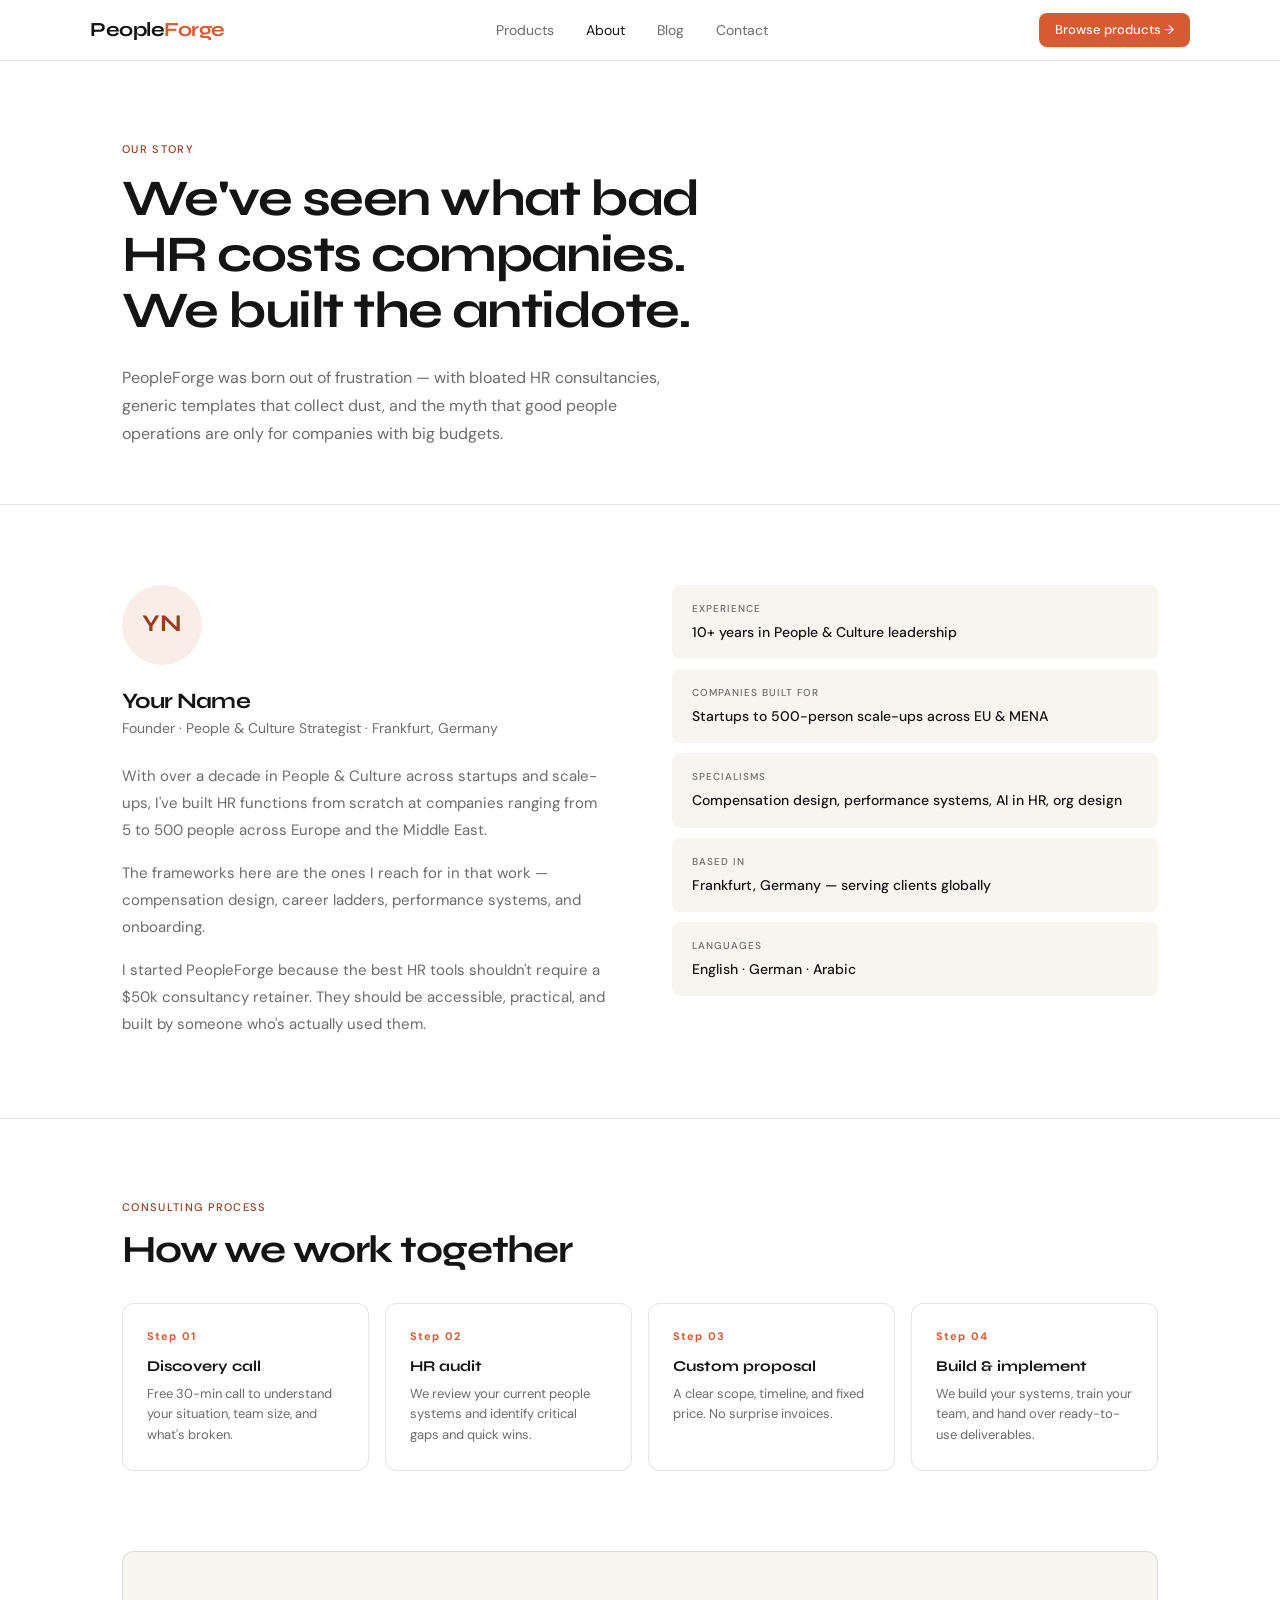
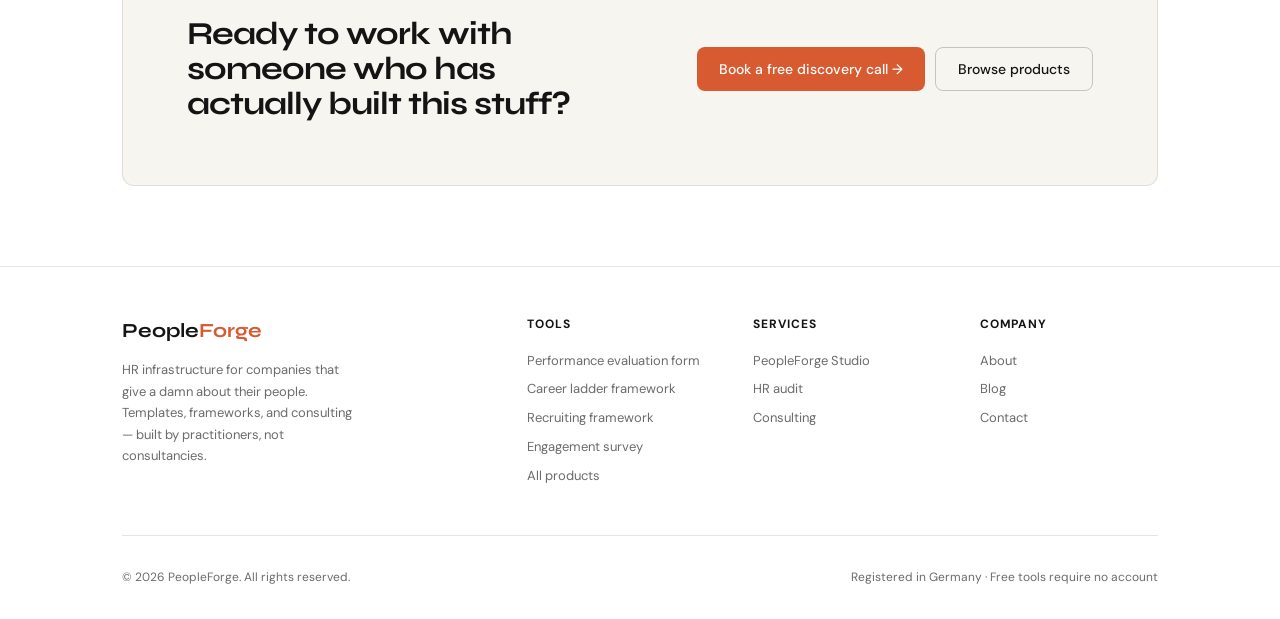
==== about.html @ c192ee95 "Give shop, about and blog their own URLs The storefront was a single-page app: four <main> blocks to" ====
<!DOCTYPE html>
<html lang="en">
<head>
<meta charset="UTF-8">
<meta name="viewport" content="width=device-width, initial-scale=1.0">
<title>About PeopleForge — who builds this and why</title>
<meta name="description" content="PeopleForge exists because good HR infrastructure should not require a consultancy retainer. Built by a People and Culture practitioner in Frankfurt.">
<link rel="canonical" href="https://peopleforge-ten.vercel.app/about">
<meta property="og:type" content="website">
<meta property="og:title" content="About PeopleForge — who builds this and why">
<meta property="og:description" content="PeopleForge exists because good HR infrastructure should not require a consultancy retainer. Built by a People and Culture practitioner in Frankfurt.">
<meta property="og:url" content="https://peopleforge-ten.vercel.app/about">
<meta name="twitter:card" content="summary">
<link rel="preconnect" href="https://fonts.googleapis.com">
<link rel="preconnect" href="https://fonts.gstatic.com" crossorigin>
<link rel="stylesheet" href="/assets/css/brand.css">
<link rel="stylesheet" href="/assets/css/site.css">
</head>

<body>

<nav class="site-nav" role="navigation" aria-label="Main navigation">
  <div class="nav-inner">
    <a class="nav-logo" href="/" aria-label="PeopleForge home">People<span>Forge</span></a>
    <div class="nav-links">
      <a href="/shop">Products</a>
      <a href="/about" class="active">About</a>
      <a href="/blog">Blog</a>
      <a href="mailto:hello@peopleforge.co">Contact</a>
    </div>
    <div class="nav-cta">
      <a class="btn btn-primary btn-sm" href="/shop">Browse products &rarr;</a>
    </div>
    <button class="nav-toggle" aria-label="Open menu" aria-expanded="false" aria-controls="navMobilePanel" onclick="toggleMobileNav()">
      <span></span><span></span><span></span>
    </button>
  </div>
  <div class="nav-mobile-panel" id="navMobilePanel">
    <a href="/shop">Products</a>
    <a href="/about">About</a>
    <a href="/blog">Blog</a>
    <a href="mailto:hello@peopleforge.co">Contact</a>
    <a class="btn btn-primary btn-sm" href="/shop">Browse products &rarr;</a>
  </div>
</nav>

<main role="main" itemscope itemtype="https://schema.org/AboutPage">

  <header style="padding:5rem 0 3.5rem;border-bottom:1px solid var(--border);">
    <div class="container">
      <p class="section-label">Our story</p>
      <h1 style="font-size:clamp(2rem,4vw,3.5rem);max-width:640px;">We've seen what bad HR costs companies. We built the antidote.</h1>
      <p style="font-size:16px;color:var(--text-muted);max-width:540px;margin-top:1.5rem;line-height:1.75;">PeopleForge was born out of frustration — with bloated HR consultancies, generic templates that collect dust, and the myth that good people operations are only for companies with big budgets.</p>
    </div>
  </header>

  <section class="section">
    <div class="container">
      <div style="display:grid;grid-template-columns:1fr 1fr;gap:4rem;align-items:start;" class="grid-2">
        <div>
          <div class="avatar-circle" style="margin-bottom:1.5rem;">YN</div>
          <h2 style="font-size:22px;margin-bottom:4px;">Your Name</h2>
          <p style="font-size:14px;color:var(--text-muted);margin-bottom:1.5rem;">Founder · People & Culture Strategist · Frankfurt, Germany</p>
          <p style="font-size:15px;color:var(--text-muted);line-height:1.8;margin-bottom:1rem;">With over a decade in People & Culture across startups and scale-ups, I've built HR functions from scratch at companies ranging from 5 to 500 people across Europe and the Middle East.</p>
          <p style="font-size:15px;color:var(--text-muted);line-height:1.8;margin-bottom:1rem;">The frameworks here are the ones I reach for in that work — compensation design, career ladders, performance systems, and onboarding.</p>
          <p style="font-size:15px;color:var(--text-muted);line-height:1.8;">I started PeopleForge because the best HR tools shouldn't require a $50k consultancy retainer. They should be accessible, practical, and built by someone who's actually used them.</p>
        </div>
        <div class="cred-list">
          <div class="cred-item"><div class="cred-label">Experience</div><div class="cred-val">10+ years in People & Culture leadership</div></div>
          <div class="cred-item"><div class="cred-label">Companies built for</div><div class="cred-val">Startups to 500-person scale-ups across EU & MENA</div></div>
          <div class="cred-item"><div class="cred-label">Specialisms</div><div class="cred-val">Compensation design, performance systems, AI in HR, org design</div></div>
          <div class="cred-item"><div class="cred-label">Based in</div><div class="cred-val">Frankfurt, Germany — serving clients globally</div></div>
          <div class="cred-item"><div class="cred-label">Languages</div><div class="cred-val">English · German · Arabic</div></div>
        </div>
      </div>
    </div>
  </section>

  

  <div class="divider"></div>

  <section class="section" aria-labelledby="process-heading">
    <div class="container">
      <p class="section-label">Consulting process</p>
      <h2 class="section-title" id="process-heading">How we work together</h2>
      <div class="grid-4" style="margin-top:2rem;">
        <div class="step-card"><div class="step-num">Step 01</div><div class="step-name">Discovery call</div><div class="step-desc">Free 30-min call to understand your situation, team size, and what's broken.</div></div>
        <div class="step-card"><div class="step-num">Step 02</div><div class="step-name">HR audit</div><div class="step-desc">We review your current people systems and identify critical gaps and quick wins.</div></div>
        <div class="step-card"><div class="step-num">Step 03</div><div class="step-name">Custom proposal</div><div class="step-desc">A clear scope, timeline, and fixed price. No surprise invoices.</div></div>
        <div class="step-card"><div class="step-num">Step 04</div><div class="step-name">Build & implement</div><div class="step-desc">We build your systems, train your team, and hand over ready-to-use deliverables.</div></div>
      </div>
    </div>
  </section>

  

  <section style="padding:0 0 5rem;">
    <div class="container">
      <div class="cta-bar">
        <h2>Ready to work with someone who has actually built this stuff?</h2>
        <div class="cta-btns">
          <button class="btn btn-primary">Book a free discovery call →</button>
          <a class="btn btn-outline" href="/shop">Browse products</a>
        </div>
      </div>
    </div>
  </section>

</main>

<footer role="contentinfo">
  <div class="container">
    <div class="footer-grid">
      <div>
        <div class="footer-brand-name">People<span>Forge</span></div>
        <p class="footer-tagline">HR infrastructure for companies that give a damn about their people. Templates, frameworks, and consulting — built by practitioners, not consultancies.</p>
      </div>
      <div>
        <div class="footer-col-title">Tools</div>
        <div class="footer-links">
          <a href="/products/360-feedback">Performance evaluation form</a>
          <a href="/products/career-ladder">Career ladder framework</a>
          <a href="/products/recruiting">Recruiting framework</a>
          <a href="/products/engagement-survey">Engagement survey</a>
          <a href="/shop">All products</a>
        </div>
      </div>
      <div>
        <div class="footer-col-title">Services</div>
        <div class="footer-links">
          <a href="/products/studio-intake">PeopleForge Studio</a>
          <a href="mailto:hello@peopleforge.co?subject=HR%20audit">HR audit</a>
          <a href="mailto:hello@peopleforge.co?subject=Consulting">Consulting</a>
        </div>
      </div>
      <div>
        <div class="footer-col-title">Company</div>
        <div class="footer-links">
          <a href="/about">About</a>
          <a href="/blog">Blog</a>
          <a href="mailto:hello@peopleforge.co">Contact</a>
        </div>
      </div>
    </div>
    <div class="footer-bottom">
      <span>© 2026 PeopleForge. All rights reserved.</span>
      <span>Registered in Germany · Free tools require no account</span>
    </div>
  </div>
</footer>

<script src="/assets/js/site.js"></script>
</body>
</html>
---- assets/css/brand.css ----
/* PeopleForge brand tokens — colours, fonts, base typography.
   Shared by every page. Change a value here and it updates everywhere. */

@import url('https://fonts.googleapis.com/css2?family=Syne:wght@400;500;700&family=DM+Sans:ital,wght@0,300;0,400;0,500;1,400&display=swap');

:root {
  --coral: #D85A30;
  --coral-dark: #993C1D;
  --coral-light: #FAECE7;
  --teal: #1D9E75;
  --teal-light: #E1F5EE;
  --anvil: #141414;
  --linen: #F7F5F0;
  --white: #FFFFFF;
  --text-muted: #6B6B6B;
  --text-light: #9A9A9A;
  --border: rgba(0,0,0,0.1);

  --font-display: 'Syne', 'DM Sans', system-ui, sans-serif;
  --font-body: 'DM Sans', system-ui, -apple-system, 'Segoe UI', sans-serif;
}

/* Anyone with "reduce motion" turned on gets instant state changes instead
   of animated ones, on every page that links this file. */
@media (prefers-reduced-motion: reduce) {
  *, *::before, *::after {
    animation-duration: 0.01ms !important;
    animation-iteration-count: 1 !important;
    transition-duration: 0.01ms !important;
    scroll-behavior: auto !important;
  }
}
---- assets/css/site.css ----
/* PeopleForge storefront styles. Shared by index, shop, about and blog.
   Brand tokens live in brand.css; this file is layout and components. */

:root {
  --text: var(--anvil);
  --border-strong: rgba(0,0,0,0.2);
  --radius: 12px;
  --radius-sm: 8px;
  --radius-pill: 100px;
}

*, *::before, *::after { box-sizing: border-box; margin: 0; padding: 0; }

html { scroll-behavior: smooth; }

body {
  font-family: var(--font-body);
  color: var(--text);
  background: var(--white);
  font-size: 16px;
  line-height: 1.6;
  -webkit-font-smoothing: antialiased;
}

h1, h2, h3, h4 {
  font-family: var(--font-display);
  font-weight: 700;
  line-height: 1.1;
  letter-spacing: -0.03em;
  color: var(--text);
}

a { text-decoration: none; color: inherit; }

img { max-width: 100%; height: auto; }

/* ── Layout ── */
.container { max-width: 1100px; margin: 0 auto; padding: 0 2rem; }

/* ── Page visibility ── */
.page { display: none; }
.page.active { display: block; }

/* ── Navigation ── */
nav.site-nav {
  position: sticky;
  top: 0;
  background: rgba(255,255,255,0.95);
  backdrop-filter: blur(12px);
  -webkit-backdrop-filter: blur(12px);
  border-bottom: 1px solid var(--border);
  z-index: 100;
  padding: 0 2rem;
}
.nav-inner {
  max-width: 1100px;
  margin: 0 auto;
  display: flex;
  align-items: center;
  justify-content: space-between;
  height: 60px;
  gap: 2rem;
}
.nav-logo {
  font-family: var(--font-display);
  font-size: 20px;
  font-weight: 700;
  letter-spacing: -0.5px;
  cursor: pointer;
}
.nav-logo span { color: var(--coral); }
.nav-links {
  display: flex;
  gap: 2rem;
  font-size: 14px;
  color: var(--text-muted);
}
.nav-links a {
  cursor: pointer;
  transition: color 0.15s;
}
.nav-links a:hover, .nav-links a.active { color: var(--text); }
.nav-cta {
  display: flex;
  align-items: center;
  gap: 10px;
}
.nav-toggle {
  display: none;
  flex-direction: column;
  justify-content: center;
  gap: 5px;
  width: 34px;
  height: 34px;
  border: none;
  background: none;
  cursor: pointer;
  padding: 0;
  flex-shrink: 0;
}
.nav-toggle span {
  display: block;
  width: 100%;
  height: 2px;
  background: var(--text);
  border-radius: 2px;
  transition: transform 0.2s, opacity 0.2s;
}
.nav-toggle.open span:nth-child(1) { transform: translateY(7px) rotate(45deg); }
.nav-toggle.open span:nth-child(2) { opacity: 0; }
.nav-toggle.open span:nth-child(3) { transform: translateY(-7px) rotate(-45deg); }
.nav-mobile-panel {
  display: none;
  flex-direction: column;
  gap: 4px;
  padding: 8px 1.25rem 20px;
  border-top: 1px solid var(--border);
}
.nav-mobile-panel a {
  padding: 10px 0;
  font-size: 15px;
  color: var(--text);
  cursor: pointer;
  border-bottom: 1px solid var(--border);
}
.nav-mobile-panel .btn { margin-top: 12px; align-self: flex-start; }
.nav-mobile-panel.open { display: flex; }

/* ── Buttons ── */
.btn {
  display: inline-flex;
  align-items: center;
  gap: 6px;
  padding: 10px 22px;
  border-radius: var(--radius-sm);
  font-size: 14px;
  font-weight: 500;
  font-family: var(--font-body);
  cursor: pointer;
  border: none;
  transition: opacity 0.15s, transform 0.1s;
  white-space: nowrap;
}
.btn:hover { opacity: 0.9; }
.btn:active { transform: scale(0.98); }
.btn:disabled { opacity: 0.45; cursor: default; }
.btn:disabled:hover { opacity: 0.45; }
.btn:disabled:active { transform: none; }
.btn-primary { background: var(--coral); color: #fff; }
.btn-dark { background: var(--anvil); color: #fff; }
.btn-outline {
  background: transparent;
  color: var(--text);
  border: 1px solid var(--border-strong);
}
.btn-outline:hover { background: var(--linen); }
.btn-sm { padding: 7px 16px; font-size: 13px; }

/* ── Badges & Pills ── */
.badge {
  display: inline-block;
  font-size: 11px;
  font-weight: 500;
  letter-spacing: 0.06em;
  text-transform: uppercase;
  padding: 3px 10px;
  border-radius: var(--radius-pill);
}
.badge-coral { background: var(--coral-light); color: var(--coral-dark); }
.badge-teal { background: var(--teal-light); color: #085041; }
.badge-gray { background: var(--linen); color: var(--text-muted); border: 1px solid var(--border); }

.pill {
  display: inline-flex;
  align-items: center;
  gap: 6px;
  padding: 5px 14px;
  border-radius: var(--radius-pill);
  border: 1px solid var(--border);
  font-size: 13px;
  color: var(--text-muted);
}
.pill-dot { width: 7px; height: 7px; border-radius: 50%; background: var(--teal); flex-shrink: 0; }

/* ── Cards ── */
.card {
  background: var(--white);
  border: 1px solid var(--border);
  border-radius: var(--radius);
  padding: 1.5rem;
  transition: border-color 0.15s;
}
.card:hover { border-color: var(--border-strong); }

/* ── Scroll reveal ── */
.reveal { opacity: 0; transform: translateY(16px); transition: opacity 0.6s ease, transform 0.6s ease; }
.reveal.in-view { opacity: 1; transform: translateY(0); }

/* ── Section structure ── */
.section { padding: 5rem 0; }
.section-sm { padding: 3rem 0; }
.section-label {
  font-size: 11px;
  font-weight: 500;
  letter-spacing: 0.12em;
  text-transform: uppercase;
  color: var(--coral-dark);
  margin-bottom: 0.75rem;
}
.section-title {
  font-size: clamp(1.75rem, 3vw, 2.5rem);
  margin-bottom: 1rem;
}
.section-sub {
  font-size: 16px;
  color: var(--text-muted);
  max-width: 540px;
  line-height: 1.7;
}

/* ── Divider ── */
.divider { height: 1px; background: var(--border); }

/* ── Grid helpers ── */
.grid-2 { display: grid; grid-template-columns: repeat(2, 1fr); gap: 1rem; }
.grid-3 { display: grid; grid-template-columns: repeat(3, 1fr); gap: 1rem; }
.grid-4 { display: grid; grid-template-columns: repeat(4, 1fr); gap: 1rem; }
.grid-auto { display: grid; grid-template-columns: repeat(auto-fill, minmax(220px, 1fr)); gap: 1rem; }
.grid-auto-sm { display: grid; grid-template-columns: repeat(auto-fill, minmax(180px, 1fr)); gap: 10px; }

/* ── Stats bar ── */
.stats-bar {
  display: flex;
  border-top: 1px solid var(--border);
  border-bottom: 1px solid var(--border);
  background: var(--linen);
}
.stat-item { flex: 1; padding: 1.5rem 2rem; border-right: 1px solid var(--border); }
.stat-item:last-child { border-right: none; }
.stat-num { font-family: var(--font-display); font-size: 26px; font-weight: 700; letter-spacing: -1px; }
.stat-label { font-size: 13px; color: var(--text-muted); margin-top: 2px; }

/* ── Marquee ── */
.marquee-wrap { overflow: hidden; border-top: 1px solid var(--border); border-bottom: 1px solid var(--border); padding: 0.85rem 0; background: var(--white); }
.marquee-track { display: flex; gap: 2rem; animation: marquee 25s linear infinite; white-space: nowrap; }
.marquee-item { font-size: 12px; color: var(--text-muted); letter-spacing: 0.1em; text-transform: uppercase; flex-shrink: 0; }
.marquee-sep { color: var(--coral); margin: 0 0.25rem; }
@keyframes marquee { 0% { transform: translateX(0); } 100% { transform: translateX(-50%); } }

/* ── Hero ── */
.hero { padding: 6rem 0 4rem; }
.hero-eyebrow { font-size: 12px; letter-spacing: 0.15em; text-transform: uppercase; color: var(--coral); font-weight: 500; margin-bottom: 1.5rem; }
.hero h1 { font-size: clamp(2.5rem, 5vw, 4.5rem); max-width: 700px; margin-bottom: 1.5rem; }
.hero h1 em { font-style: italic; color: var(--coral); }
.hero-sub { font-size: 17px; color: var(--text-muted); max-width: 500px; line-height: 1.75; margin-bottom: 2.5rem; }
.hero-ctas { display: flex; align-items: center; gap: 12px; flex-wrap: wrap; }

/* ── Product cards ── */
.product-card {
  background: var(--white);
  border: 1px solid var(--border);
  border-radius: var(--radius);
  padding: 1.5rem;
  display: flex;
  flex-direction: column;
  transition: border-color 0.15s, transform 0.15s;
}
.product-card:hover { border-color: var(--coral); transform: translateY(-2px); }
.product-card.is-soon:hover { border-color: var(--border); transform: none; }
.product-card.is-soon { cursor: default; }
.product-icon {
  width: 40px;
  height: 40px;
  border-radius: var(--radius-sm);
  display: flex;
  align-items: center;
  justify-content: center;
  font-size: 13px;
  font-weight: 700;
  font-family: var(--font-display);
  margin-bottom: 1rem;
}
.icon-c { background: var(--coral-light); color: var(--coral-dark); }
.icon-t { background: var(--teal-light); color: #085041; }
.icon-b { background: #E6F1FB; color: #0C447C; }
.icon-a { background: #FAEEDA; color: #633806; }
.icon-p { background: #EEEDFE; color: #3C3489; }
.product-name { font-family: var(--font-display); font-size: 15px; font-weight: 700; margin-bottom: 6px; line-height: 1.3; }
.product-desc { font-size: 13px; color: var(--text-muted); line-height: 1.6; flex: 1; }
.product-footer { display: flex; align-items: center; justify-content: space-between; margin-top: 1.25rem; padding-top: 1rem; border-top: 1px solid var(--border); }
.product-price { font-family: var(--font-display); font-size: 16px; font-weight: 700; }
.product-add { background: var(--anvil); color: #fff; border: none; padding: 7px 16px; border-radius: var(--radius-sm); font-size: 12px; cursor: pointer; font-weight: 500; transition: background 0.15s; }
.product-add:hover { background: var(--coral); }

/* ── Bundle ── */
.bundle-card {
  background: var(--linen);
  border: 1px solid var(--border);
  border-radius: var(--radius);
  padding: 2rem;
  display: flex;
  align-items: center;
  justify-content: space-between;
  gap: 2rem;
  flex-wrap: wrap;
}
.bundle-price-block { text-align: right; flex-shrink: 0; }
.bundle-original { font-size: 13px; color: var(--text-muted); text-decoration: line-through; }
.bundle-now { font-family: var(--font-display); font-size: 34px; font-weight: 700; letter-spacing: -1px; }
.bundle-save { font-size: 13px; color: var(--teal); font-weight: 500; display: flex; align-items: center; gap: 5px; justify-content: flex-end; margin-top: 3px; }

/* ── About page ── */
.avatar-circle {
  width: 80px;
  height: 80px;
  border-radius: 50%;
  background: var(--coral-light);
  color: var(--coral-dark);
  display: flex;
  align-items: center;
  justify-content: center;
  font-family: var(--font-display);
  font-size: 24px;
  font-weight: 700;
}
.cred-list { display: flex; flex-direction: column; gap: 10px; }
.cred-item { background: var(--linen); border-radius: var(--radius-sm); padding: 1rem 1.25rem; }
.cred-label { font-size: 10px; font-weight: 500; letter-spacing: 0.1em; text-transform: uppercase; color: var(--text-muted); margin-bottom: 4px; }
.cred-val { font-size: 14px; font-weight: 500; }

.step-card { background: var(--white); border: 1px solid var(--border); border-radius: var(--radius); padding: 1.5rem; }
.step-num { font-size: 11px; font-weight: 700; color: var(--coral); letter-spacing: 0.1em; margin-bottom: 8px; }
.step-name { font-family: var(--font-display); font-size: 15px; font-weight: 700; margin-bottom: 6px; }
.step-desc { font-size: 13px; color: var(--text-muted); line-height: 1.6; }

.testimonial-card { background: var(--white); border: 1px solid var(--border); border-radius: var(--radius); padding: 1.5rem; }
.testi-quote { font-size: 14px; line-height: 1.75; color: var(--text); margin-bottom: 1.25rem; font-style: italic; }
.testi-who { display: flex; align-items: center; gap: 10px; }
.testi-avatar { width: 34px; height: 34px; border-radius: 50%; display: flex; align-items: center; justify-content: center; font-size: 11px; font-weight: 700; flex-shrink: 0; font-family: var(--font-display); }
.av-blue { background: #E6F1FB; color: #0C447C; }
.av-teal { background: var(--teal-light); color: #085041; }
.av-purple { background: #EEEDFE; color: #3C3489; }
.testi-name { font-size: 13px; font-weight: 500; }
.testi-co { font-size: 12px; color: var(--text-muted); }

/* ── Blog ── */
.featured-article { background: var(--linen); border-radius: var(--radius); padding: 2.5rem; border: 1px solid var(--border); }
.article-tag { font-size: 11px; font-weight: 700; letter-spacing: 0.1em; text-transform: uppercase; color: var(--coral-dark); margin-bottom: 0.75rem; }
.article-title { font-family: var(--font-display); font-size: clamp(1.25rem, 2.5vw, 1.75rem); font-weight: 700; margin-bottom: 0.75rem; line-height: 1.25; }
.article-excerpt { font-size: 14px; color: var(--text-muted); line-height: 1.75; margin-bottom: 1.25rem; }
.article-meta { display: flex; align-items: center; gap: 12px; font-size: 12px; color: var(--text-muted); flex-wrap: wrap; }
.article-read-time::before { content: "· "; }

.blog-card { background: var(--white); border: 1px solid var(--border); border-radius: var(--radius); padding: 1.5rem; transition: border-color 0.15s; }
.blog-card:hover { border-color: var(--border-strong); }
.blog-card-title { font-family: var(--font-display); font-size: 15px; font-weight: 700; margin: 0.5rem 0; line-height: 1.35; }
.blog-card-excerpt { font-size: 13px; color: var(--text-muted); line-height: 1.6; margin-bottom: 1rem; }
.blog-card-footer { display: flex; align-items: center; justify-content: space-between; font-size: 12px; color: var(--text-muted); }
.read-link { color: var(--coral-dark); font-weight: 500; }

/* ── Newsletter ── */
.newsletter-bar {
  background: var(--anvil);
  color: #fff;
  border-radius: var(--radius);
  padding: 2.5rem;
  display: flex;
  align-items: center;
  justify-content: space-between;
  gap: 2rem;
  flex-wrap: wrap;
}
.newsletter-bar h2 { color: #fff; font-size: 22px; }
.newsletter-bar p { color: rgba(255,255,255,0.65); font-size: 14px; margin-top: 4px; }
.nl-form { display: flex; gap: 8px; }
.nl-form input {
  padding: 10px 16px;
  border: 1px solid rgba(255,255,255,0.2);
  border-radius: var(--radius-sm);
  font-size: 14px;
  background: rgba(255,255,255,0.1);
  color: #fff;
  width: 240px;
}
.nl-form input::placeholder { color: rgba(255,255,255,0.45); }

/* ── Flagship (PeopleForge Studio) ── */
.flagship { background: var(--anvil); color: #fff; padding: 5rem 0; }
.flagship-grid { display: grid; grid-template-columns: 1.2fr 1fr; gap: 3rem; align-items: start; }
.flagship-eyebrow { font-size: 12px; letter-spacing: 0.12em; text-transform: uppercase; color: var(--coral); font-weight: 500; margin-bottom: 1rem; }
.flagship-title { font-family: var(--font-display); font-size: clamp(1.75rem, 3vw, 2.5rem); font-weight: 700; margin-bottom: 1rem; letter-spacing: -0.02em; }
.flagship-sub { font-size: 16px; line-height: 1.7; color: rgba(255,255,255,0.75); margin-bottom: 1.5rem; max-width: 480px; }
.flagship-points { list-style: none; display: flex; flex-direction: column; gap: 10px; margin: 0 0 2rem; padding: 0; }
.flagship-points li { font-size: 14px; line-height: 1.6; color: rgba(255,255,255,0.85); padding-left: 24px; position: relative; }
.flagship-points li::before { content: "✓"; position: absolute; left: 0; color: var(--teal); font-weight: 700; }
.flagship-price { font-family: var(--font-display); font-size: 28px; font-weight: 700; margin-bottom: 1.5rem; }
.flagship-price span { font-size: 13px; font-weight: 400; color: rgba(255,255,255,0.55); margin-left: 8px; }
.flagship-ctas { display: flex; gap: 12px; flex-wrap: wrap; }
.btn-invert { background: transparent; color: #fff; border: 1.5px solid rgba(255,255,255,0.3); }
.btn-invert:hover { border-color: #fff; }
.flagship-steps { display: flex; flex-direction: column; gap: 1.25rem; }
.flagship-step { background: rgba(255,255,255,0.06); border: 1px solid rgba(255,255,255,0.12); border-radius: var(--radius); padding: 1.25rem 1.5rem; font-size: 14px; line-height: 1.6; color: rgba(255,255,255,0.85); }
.flagship-step b { display: block; font-family: var(--font-display); color: var(--coral); font-weight: 700; font-size: 13px; margin-bottom: 6px; }
.flagship-by { margin-top: 2rem; padding-top: 1.5rem; border-top: 1px solid rgba(255,255,255,0.12); font-size: 13px; color: rgba(255,255,255,0.55); }
.flagship-by strong { color: rgba(255,255,255,0.85); font-weight: 500; }

/* ── CTA bar ── */
.cta-bar {
  background: var(--linen);
  border-radius: var(--radius);
  padding: 4rem;
  display: flex;
  align-items: center;
  justify-content: space-between;
  gap: 2rem;
  flex-wrap: wrap;
  border: 1px solid var(--border);
}
.cta-bar h2 { font-size: clamp(1.5rem, 2.5vw, 2rem); max-width: 420px; }
.cta-btns { display: flex; gap: 10px; flex-wrap: wrap; }

/* ── Trust bar ── */
.trust-bar {
  display: flex;
  border-top: 1px solid var(--border);
  border-bottom: 1px solid var(--border);
  background: var(--linen);
}
.trust-item { flex: 1; padding: 1.25rem; text-align: center; border-right: 1px solid var(--border); font-size: 13px; color: var(--text-muted); }
.trust-item:last-child { border-right: none; }
.trust-label { font-weight: 500; color: var(--text); font-size: 13px; margin-bottom: 2px; }

/* ── Filters ── */
.filter-bar { display: flex; gap: 8px; flex-wrap: wrap; }
.filter-btn {
  padding: 6px 16px;
  border: 1px solid var(--border);
  border-radius: var(--radius-pill);
  font-size: 13px;
  color: var(--text-muted);
  cursor: pointer;
  background: var(--white);
  transition: all 0.15s;
}
.filter-btn.active { background: var(--coral-light); color: var(--coral-dark); border-color: var(--coral); }
.filter-btn:hover:not(.active) { background: var(--linen); }

/* ── Shop search ── */
.shop-search {
  padding: 10px 16px;
  border: 1px solid var(--border);
  border-radius: var(--radius-sm);
  font-size: 14px;
  width: 260px;
  font-family: var(--font-body);
  color: var(--text);
  background: var(--linen);
}
.shop-search:focus { outline: none; border-color: var(--coral); background: var(--white); }

/* ── Logo ── */
.logo-icon {
  width: 36px;
  height: 36px;
  border-radius: 8px;
  background: var(--coral);
  display: inline-flex;
  align-items: center;
  justify-content: center;
  flex-shrink: 0;
}

/* ── FAQ section (AEO) ── */
.faq-item { border-bottom: 1px solid var(--border); padding: 1.5rem 0; }
.faq-question { font-family: var(--font-display); font-size: 16px; font-weight: 700; cursor: pointer; display: flex; justify-content: space-between; align-items: center; gap: 1rem; }
.faq-answer { font-size: 14px; color: var(--text-muted); line-height: 1.75; margin-top: 0.85rem; display: none; max-width: 680px; }
.faq-answer.open { display: block; }
.faq-toggle { font-size: 20px; color: var(--coral); flex-shrink: 0; font-weight: 300; }

/* ── Pricing cards ── */
.price-card { background: var(--white); border: 1px solid var(--border); border-radius: var(--radius); padding: 2rem; }
.price-card.featured { border: 2px solid var(--coral); }
.price-tier { font-family: var(--font-display); font-size: 16px; font-weight: 700; margin-bottom: 4px; }
.price-desc { font-size: 13px; color: var(--text-muted); margin-bottom: 1.25rem; line-height: 1.6; }
.price-num { font-family: var(--font-display); font-size: 34px; font-weight: 700; letter-spacing: -1px; }
.price-num span { font-size: 14px; color: var(--text-muted); font-family: var(--font-body); font-weight: 400; }
.price-features { margin-top: 1.5rem; display: flex; flex-direction: column; gap: 8px; }
.price-feature { display: flex; align-items: center; gap: 8px; font-size: 13px; color: var(--text-muted); }
.price-check { width: 16px; height: 16px; border-radius: 50%; background: var(--teal-light); display: flex; align-items: center; justify-content: center; flex-shrink: 0; }
.price-check::after { content: ''; width: 5px; height: 5px; border-radius: 50%; background: var(--teal); }

/* ── Footer ── */
footer {
  border-top: 1px solid var(--border);
  padding: 3rem 0 2rem;
  background: var(--white);
}
.footer-grid { display: grid; grid-template-columns: 2fr 1fr 1fr 1fr; gap: 3rem; margin-bottom: 3rem; }
.footer-brand-name { font-family: var(--font-display); font-size: 20px; font-weight: 700; margin-bottom: 0.75rem; }
.footer-brand-name span { color: var(--coral); }
.footer-tagline { font-size: 13px; color: var(--text-muted); max-width: 240px; line-height: 1.65; margin-bottom: 1.25rem; }
.footer-col-title { font-size: 12px; font-weight: 700; letter-spacing: 0.08em; text-transform: uppercase; margin-bottom: 1rem; color: var(--text); }
.footer-links { display: flex; flex-direction: column; gap: 8px; }
.footer-links a { font-size: 13px; color: var(--text-muted); cursor: pointer; transition: color 0.15s; }
.footer-links a:hover { color: var(--text); }
.footer-bottom { display: flex; align-items: center; justify-content: space-between; flex-wrap: wrap; gap: 1rem; padding-top: 2rem; border-top: 1px solid var(--border); font-size: 12px; color: var(--text-muted); }
.crypto-accepted { display: inline-flex; align-items: center; gap: 6px; font-size: 12px; color: var(--text-muted); }

/* ── Responsive ── */
@media (max-width: 768px) {
  .container { padding: 0 1.25rem; }
  .nav-links { display: none; }
  .nav-cta { display: none; }
  .nav-toggle { display: flex; }
  .hero { padding: 4rem 0 2.5rem; }
  .flagship { padding: 3rem 0; }
  .flagship-grid { grid-template-columns: 1fr; gap: 2rem; }
  .stats-bar { flex-wrap: wrap; }
  .stat-item { flex: 1 1 50%; border-right: none; border-bottom: 1px solid var(--border); }
  .grid-2, .grid-3, .grid-4 { grid-template-columns: 1fr; }
  .bundle-card { flex-direction: column; }
  .bundle-price-block { text-align: left; }
  .cta-bar { padding: 2rem; }
  .footer-grid { grid-template-columns: 1fr 1fr; gap: 2rem; }
  .trust-bar { flex-wrap: wrap; }
  .trust-item { flex: 1 1 50%; border-right: none; border-bottom: 1px solid var(--border); }
}
@media (max-width: 480px) {
  .hero h1 { font-size: 2.25rem; }
  .nl-form { flex-direction: column; }
  .nl-form input { width: 100%; }
  .footer-grid { grid-template-columns: 1fr; }
}
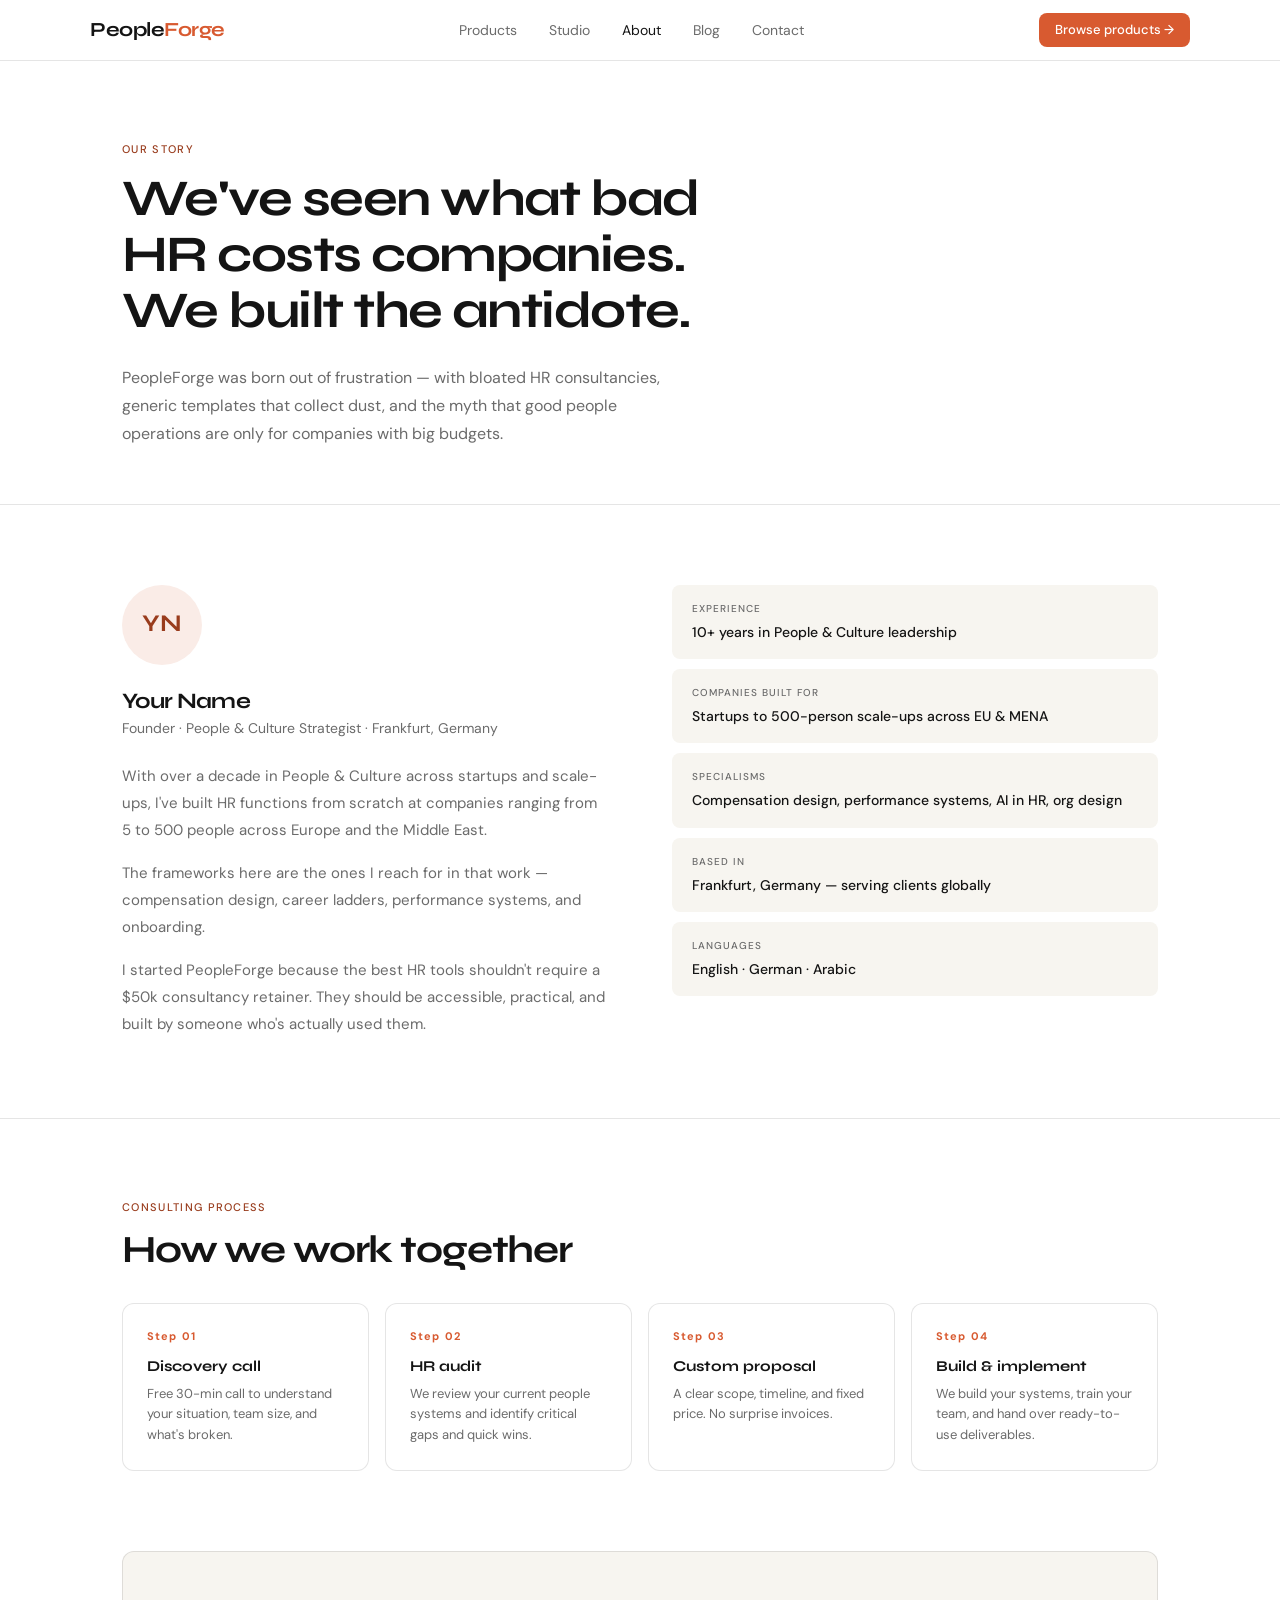
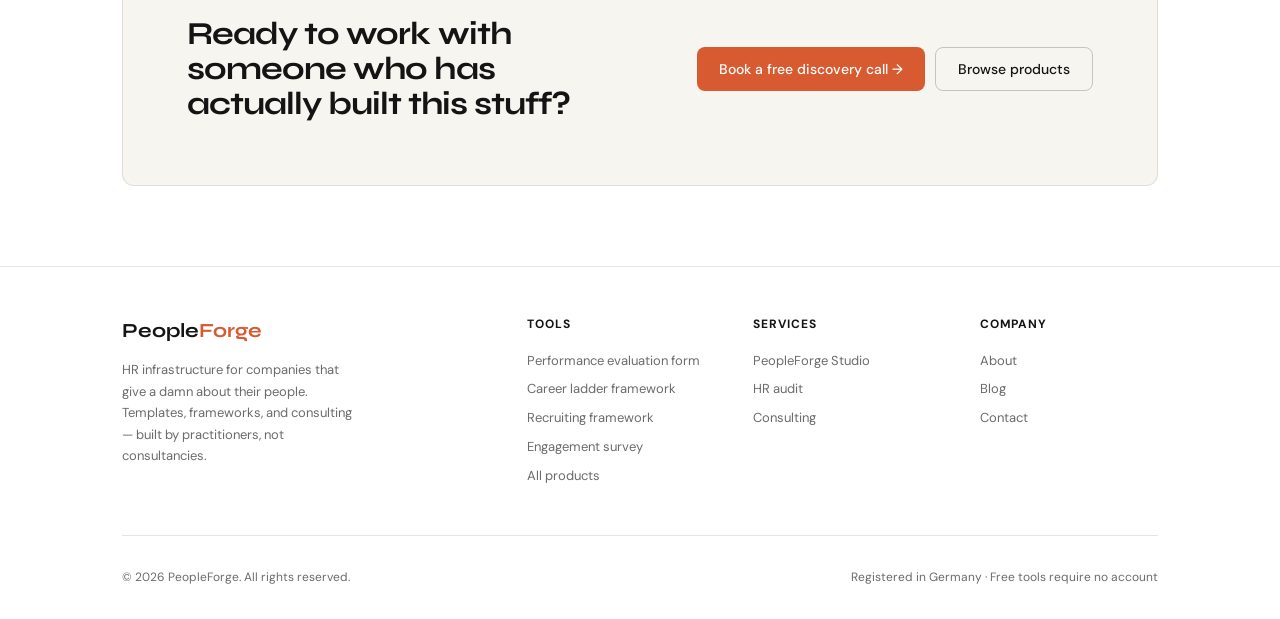
==== commit 764f75f8: "Give Studio a real landing page and rewrite the pitch Studio had no landing page. Every "See what St" ====
--- a/about.html
+++ b/about.html
@@ -24,6 +24,7 @@
     <a class="nav-logo" href="/" aria-label="PeopleForge home">People<span>Forge</span></a>
     <div class="nav-links">
       <a href="/shop">Products</a>
+      <a href="/products/studio">Studio</a>
       <a href="/about" class="active">About</a>
       <a href="/blog">Blog</a>
       <a href="mailto:hello@peopleforge.co">Contact</a>
@@ -37,6 +38,7 @@
   </div>
   <div class="nav-mobile-panel" id="navMobilePanel">
     <a href="/shop">Products</a>
+    <a href="/products/studio">Studio</a>
     <a href="/about">About</a>
     <a href="/blog">Blog</a>
     <a href="mailto:hello@peopleforge.co">Contact</a>
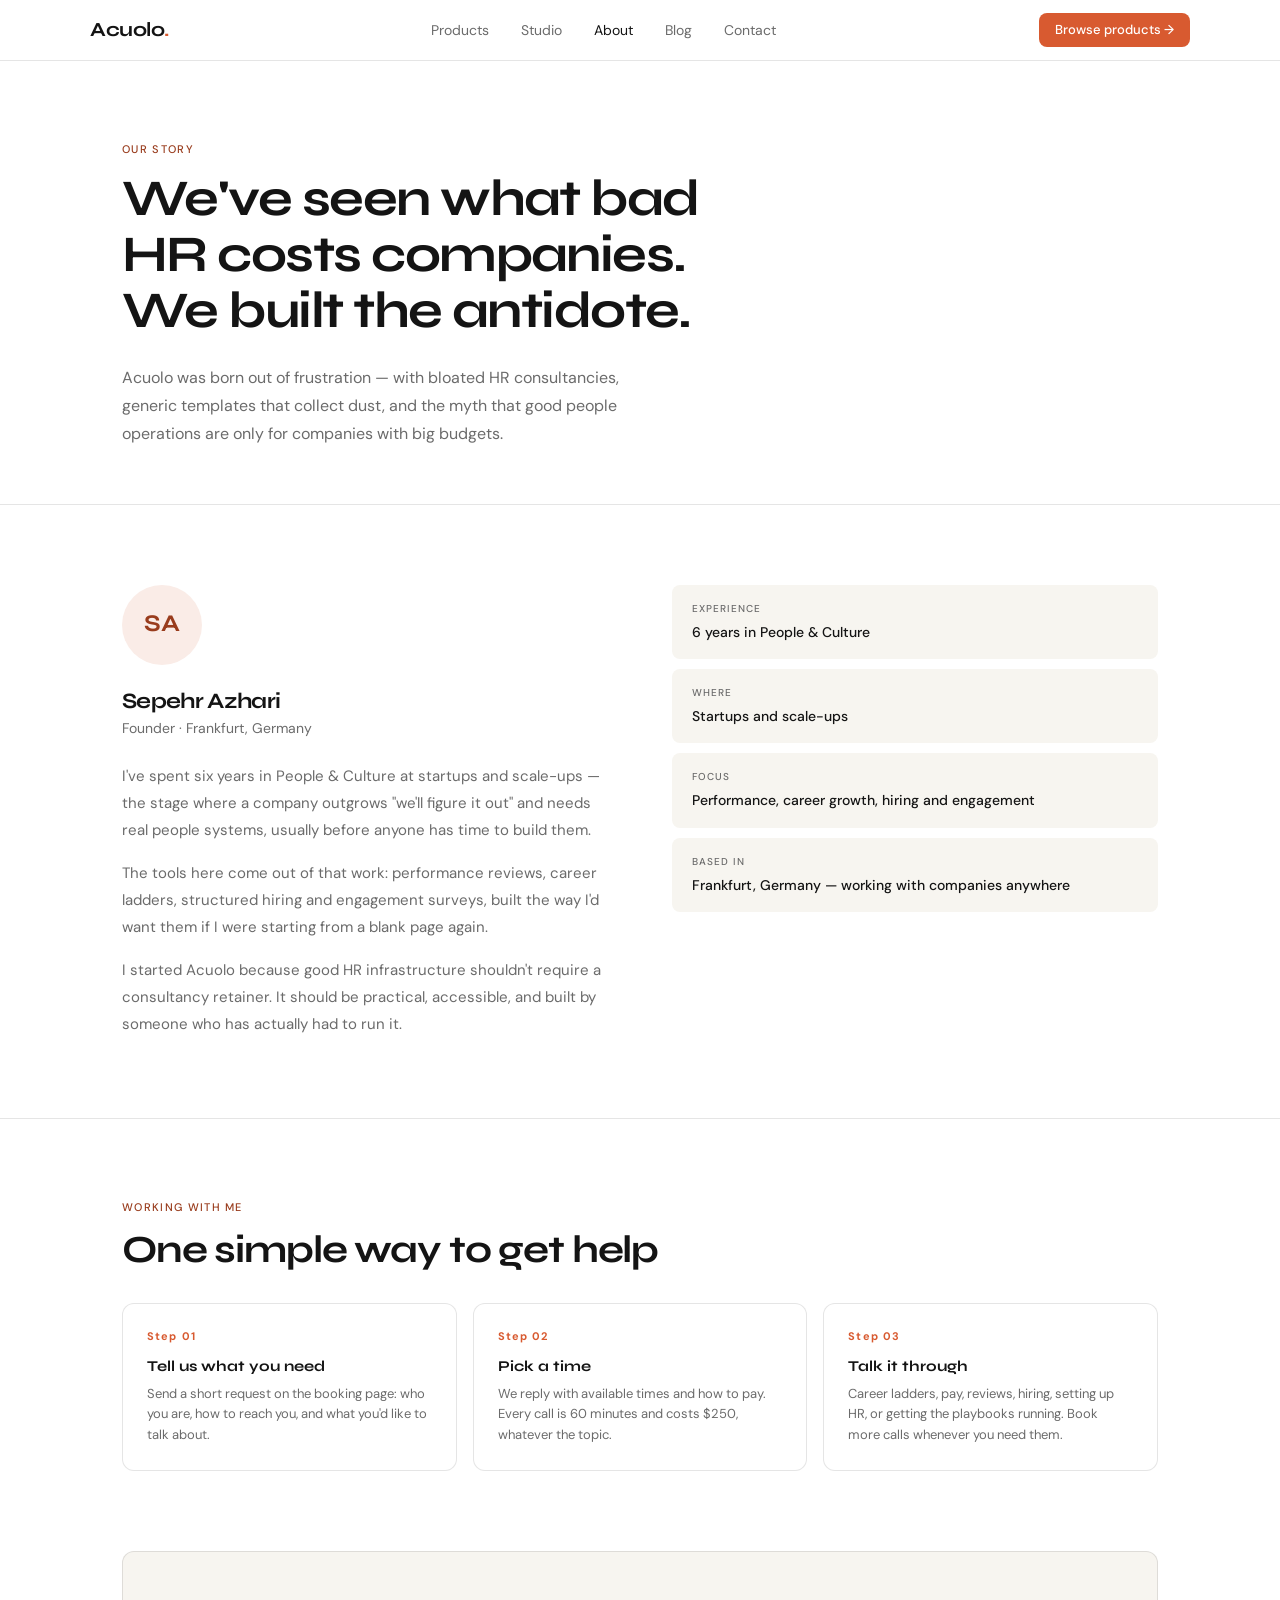
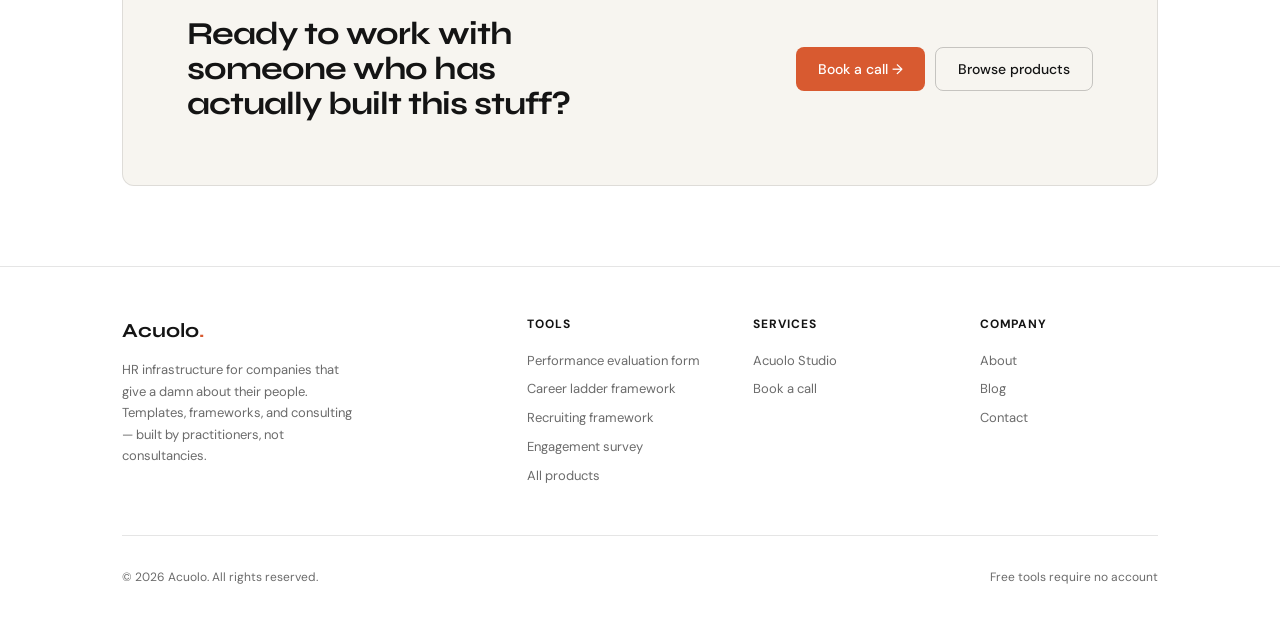
==== commit a5414ead: "Replace categorised consulting with one call offer New /book-a-call page: a short form (name, contac" ====
--- a/about.html
+++ b/about.html
@@ -3,16 +3,14 @@
 <head>
 <meta charset="UTF-8">
 <meta name="viewport" content="width=device-width, initial-scale=1.0">
-<title>About PeopleForge — who builds this and why</title>
-<meta name="description" content="PeopleForge exists because good HR infrastructure should not require a consultancy retainer. Built by a People and Culture practitioner in Frankfurt.">
+<title>About Acuolo — who builds this and why</title>
+<meta name="description" content="Acuolo exists because good HR infrastructure should not require a consultancy retainer. Built by a People and Culture practitioner in Frankfurt.">
 <link rel="canonical" href="https://peopleforge-ten.vercel.app/about">
 <meta property="og:type" content="website">
-<meta property="og:title" content="About PeopleForge — who builds this and why">
-<meta property="og:description" content="PeopleForge exists because good HR infrastructure should not require a consultancy retainer. Built by a People and Culture practitioner in Frankfurt.">
+<meta property="og:title" content="About Acuolo — who builds this and why">
+<meta property="og:description" content="Acuolo exists because good HR infrastructure should not require a consultancy retainer. Built by a People and Culture practitioner in Frankfurt.">
 <meta property="og:url" content="https://peopleforge-ten.vercel.app/about">
 <meta name="twitter:card" content="summary">
-<link rel="preconnect" href="https://fonts.googleapis.com">
-<link rel="preconnect" href="https://fonts.gstatic.com" crossorigin>
 <link rel="stylesheet" href="/assets/css/brand.css">
 <link rel="stylesheet" href="/assets/css/site.css">
 </head>
@@ -21,13 +19,13 @@
 
 <nav class="site-nav" role="navigation" aria-label="Main navigation">
   <div class="nav-inner">
-    <a class="nav-logo" href="/" aria-label="PeopleForge home">People<span>Forge</span></a>
+    <a class="nav-logo" href="/" aria-label="Acuolo home">Acuolo<span>.</span></a>
     <div class="nav-links">
       <a href="/shop">Products</a>
       <a href="/products/studio">Studio</a>
       <a href="/about" class="active">About</a>
       <a href="/blog">Blog</a>
-      <a href="mailto:hello@peopleforge.co">Contact</a>
+      <a href="mailto:hello@acuolo.com">Contact</a>
     </div>
     <div class="nav-cta">
       <a class="btn btn-primary btn-sm" href="/shop">Browse products &rarr;</a>
@@ -41,7 +39,7 @@
     <a href="/products/studio">Studio</a>
     <a href="/about">About</a>
     <a href="/blog">Blog</a>
-    <a href="mailto:hello@peopleforge.co">Contact</a>
+    <a href="mailto:hello@acuolo.com">Contact</a>
     <a class="btn btn-primary btn-sm" href="/shop">Browse products &rarr;</a>
   </div>
 </nav>
@@ -52,7 +50,7 @@
     <div class="container">
       <p class="section-label">Our story</p>
       <h1 style="font-size:clamp(2rem,4vw,3.5rem);max-width:640px;">We've seen what bad HR costs companies. We built the antidote.</h1>
-      <p style="font-size:16px;color:var(--text-muted);max-width:540px;margin-top:1.5rem;line-height:1.75;">PeopleForge was born out of frustration — with bloated HR consultancies, generic templates that collect dust, and the myth that good people operations are only for companies with big budgets.</p>
+      <p style="font-size:16px;color:var(--text-muted);max-width:540px;margin-top:1.5rem;line-height:1.75;">Acuolo was born out of frustration — with bloated HR consultancies, generic templates that collect dust, and the myth that good people operations are only for companies with big budgets.</p>
     </div>
   </header>
 
@@ -60,19 +58,18 @@
     <div class="container">
       <div style="display:grid;grid-template-columns:1fr 1fr;gap:4rem;align-items:start;" class="grid-2">
         <div>
-          <div class="avatar-circle" style="margin-bottom:1.5rem;">YN</div>
-          <h2 style="font-size:22px;margin-bottom:4px;">Your Name</h2>
-          <p style="font-size:14px;color:var(--text-muted);margin-bottom:1.5rem;">Founder · People & Culture Strategist · Frankfurt, Germany</p>
-          <p style="font-size:15px;color:var(--text-muted);line-height:1.8;margin-bottom:1rem;">With over a decade in People & Culture across startups and scale-ups, I've built HR functions from scratch at companies ranging from 5 to 500 people across Europe and the Middle East.</p>
-          <p style="font-size:15px;color:var(--text-muted);line-height:1.8;margin-bottom:1rem;">The frameworks here are the ones I reach for in that work — compensation design, career ladders, performance systems, and onboarding.</p>
-          <p style="font-size:15px;color:var(--text-muted);line-height:1.8;">I started PeopleForge because the best HR tools shouldn't require a $50k consultancy retainer. They should be accessible, practical, and built by someone who's actually used them.</p>
+          <div class="avatar-circle" style="margin-bottom:1.5rem;" aria-hidden="true">SA</div>
+          <h2 style="font-size:22px;margin-bottom:4px;">Sepehr Azhari</h2>
+          <p style="font-size:14px;color:var(--text-muted);margin-bottom:1.5rem;">Founder · Frankfurt, Germany</p>
+          <p style="font-size:15px;color:var(--text-muted);line-height:1.8;margin-bottom:1rem;">I've spent six years in People &amp; Culture at startups and scale-ups — the stage where a company outgrows "we'll figure it out" and needs real people systems, usually before anyone has time to build them.</p>
+          <p style="font-size:15px;color:var(--text-muted);line-height:1.8;margin-bottom:1rem;">The tools here come out of that work: performance reviews, career ladders, structured hiring and engagement surveys, built the way I'd want them if I were starting from a blank page again.</p>
+          <p style="font-size:15px;color:var(--text-muted);line-height:1.8;">I started Acuolo because good HR infrastructure shouldn't require a consultancy retainer. It should be practical, accessible, and built by someone who has actually had to run it.</p>
         </div>
         <div class="cred-list">
-          <div class="cred-item"><div class="cred-label">Experience</div><div class="cred-val">10+ years in People & Culture leadership</div></div>
-          <div class="cred-item"><div class="cred-label">Companies built for</div><div class="cred-val">Startups to 500-person scale-ups across EU & MENA</div></div>
-          <div class="cred-item"><div class="cred-label">Specialisms</div><div class="cred-val">Compensation design, performance systems, AI in HR, org design</div></div>
-          <div class="cred-item"><div class="cred-label">Based in</div><div class="cred-val">Frankfurt, Germany — serving clients globally</div></div>
-          <div class="cred-item"><div class="cred-label">Languages</div><div class="cred-val">English · German · Arabic</div></div>
+          <div class="cred-item"><div class="cred-label">Experience</div><div class="cred-val">6 years in People &amp; Culture</div></div>
+          <div class="cred-item"><div class="cred-label">Where</div><div class="cred-val">Startups and scale-ups</div></div>
+          <div class="cred-item"><div class="cred-label">Focus</div><div class="cred-val">Performance, career growth, hiring and engagement</div></div>
+          <div class="cred-item"><div class="cred-label">Based in</div><div class="cred-val">Frankfurt, Germany — working with companies anywhere</div></div>
         </div>
       </div>
     </div>
@@ -84,13 +81,12 @@
 
   <section class="section" aria-labelledby="process-heading">
     <div class="container">
-      <p class="section-label">Consulting process</p>
-      <h2 class="section-title" id="process-heading">How we work together</h2>
-      <div class="grid-4" style="margin-top:2rem;">
-        <div class="step-card"><div class="step-num">Step 01</div><div class="step-name">Discovery call</div><div class="step-desc">Free 30-min call to understand your situation, team size, and what's broken.</div></div>
-        <div class="step-card"><div class="step-num">Step 02</div><div class="step-name">HR audit</div><div class="step-desc">We review your current people systems and identify critical gaps and quick wins.</div></div>
-        <div class="step-card"><div class="step-num">Step 03</div><div class="step-name">Custom proposal</div><div class="step-desc">A clear scope, timeline, and fixed price. No surprise invoices.</div></div>
-        <div class="step-card"><div class="step-num">Step 04</div><div class="step-name">Build & implement</div><div class="step-desc">We build your systems, train your team, and hand over ready-to-use deliverables.</div></div>
+      <p class="section-label">Working with me</p>
+      <h2 class="section-title" id="process-heading">One simple way to get help</h2>
+      <div class="grid-3" style="margin-top:2rem;">
+        <div class="step-card"><div class="step-num">Step 01</div><div class="step-name">Tell us what you need</div><div class="step-desc">Send a short request on the booking page: who you are, how to reach you, and what you'd like to talk about.</div></div>
+        <div class="step-card"><div class="step-num">Step 02</div><div class="step-name">Pick a time</div><div class="step-desc">We reply with available times and how to pay. Every call is 60 minutes and costs $250, whatever the topic.</div></div>
+        <div class="step-card"><div class="step-num">Step 03</div><div class="step-name">Talk it through</div><div class="step-desc">Career ladders, pay, reviews, hiring, setting up HR, or getting the playbooks running. Book more calls whenever you need them.</div></div>
       </div>
     </div>
   </section>
@@ -102,7 +98,7 @@
       <div class="cta-bar">
         <h2>Ready to work with someone who has actually built this stuff?</h2>
         <div class="cta-btns">
-          <button class="btn btn-primary">Book a free discovery call →</button>
+          <a class="btn btn-primary" href="/book-a-call">Book a call →</a>
           <a class="btn btn-outline" href="/shop">Browse products</a>
         </div>
       </div>
@@ -115,7 +111,7 @@
   <div class="container">
     <div class="footer-grid">
       <div>
-        <div class="footer-brand-name">People<span>Forge</span></div>
+        <div class="footer-brand-name">Acuolo<span>.</span></div>
         <p class="footer-tagline">HR infrastructure for companies that give a damn about their people. Templates, frameworks, and consulting — built by practitioners, not consultancies.</p>
       </div>
       <div>
@@ -131,9 +127,8 @@
       <div>
         <div class="footer-col-title">Services</div>
         <div class="footer-links">
-          <a href="/products/studio-intake">PeopleForge Studio</a>
-          <a href="mailto:hello@peopleforge.co?subject=HR%20audit">HR audit</a>
-          <a href="mailto:hello@peopleforge.co?subject=Consulting">Consulting</a>
+          <a href="/products/studio">Acuolo Studio</a>
+          <a href="/book-a-call">Book a call</a>
         </div>
       </div>
       <div>
@@ -141,13 +136,13 @@
         <div class="footer-links">
           <a href="/about">About</a>
           <a href="/blog">Blog</a>
-          <a href="mailto:hello@peopleforge.co">Contact</a>
+          <a href="mailto:hello@acuolo.com">Contact</a>
         </div>
       </div>
     </div>
     <div class="footer-bottom">
-      <span>© 2026 PeopleForge. All rights reserved.</span>
-      <span>Registered in Germany · Free tools require no account</span>
+      <span>© 2026 Acuolo. All rights reserved.</span>
+      <span>Free tools require no account</span>
     </div>
   </div>
 </footer>
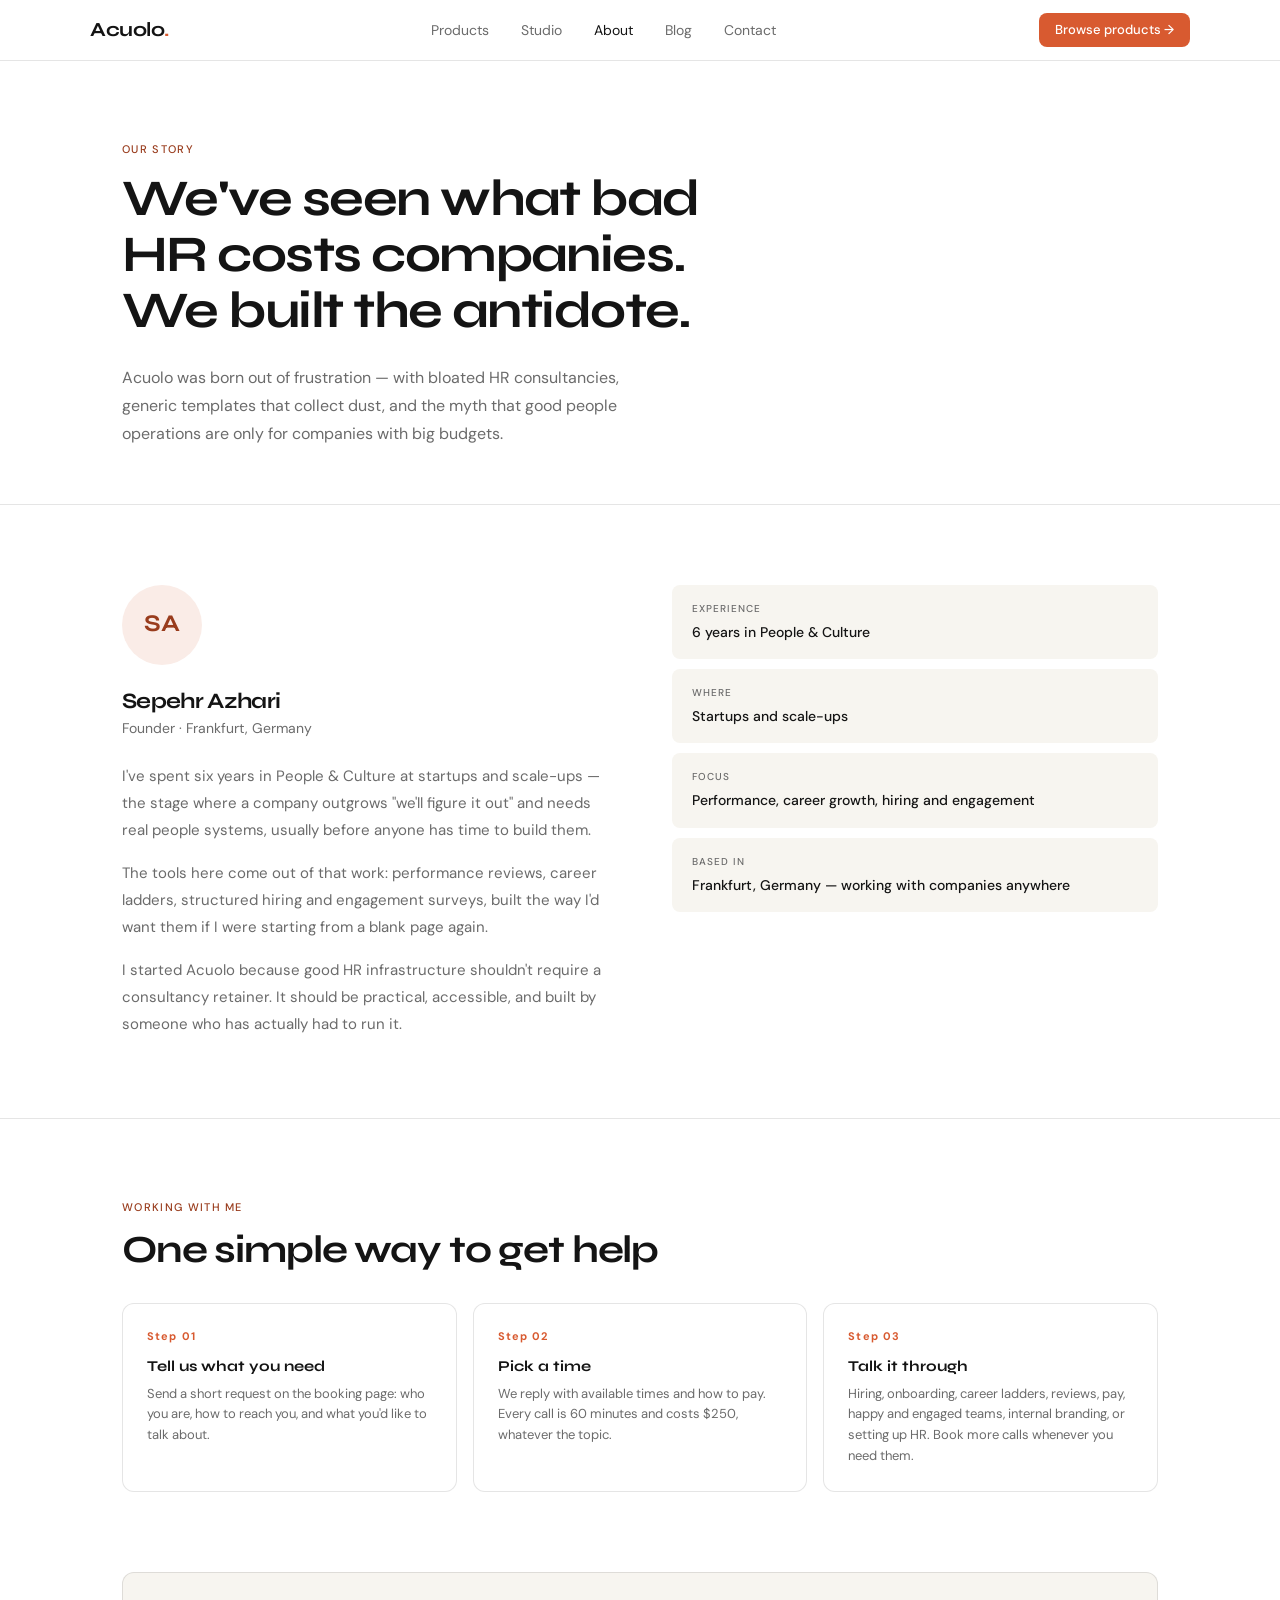
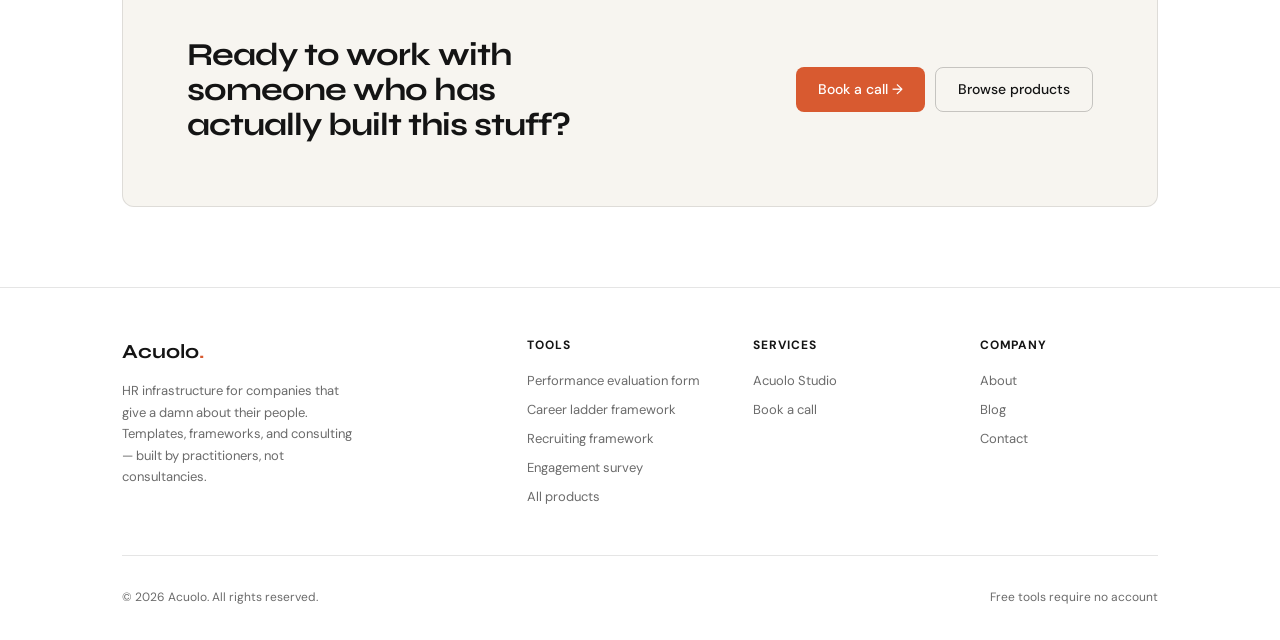
==== commit a014f1dc: "Widen call topics and keep the Studio first call free The booking page now lists onboarding, happy a" ====
--- a/about.html
+++ b/about.html
@@ -86,7 +86,7 @@
       <div class="grid-3" style="margin-top:2rem;">
         <div class="step-card"><div class="step-num">Step 01</div><div class="step-name">Tell us what you need</div><div class="step-desc">Send a short request on the booking page: who you are, how to reach you, and what you'd like to talk about.</div></div>
         <div class="step-card"><div class="step-num">Step 02</div><div class="step-name">Pick a time</div><div class="step-desc">We reply with available times and how to pay. Every call is 60 minutes and costs $250, whatever the topic.</div></div>
-        <div class="step-card"><div class="step-num">Step 03</div><div class="step-name">Talk it through</div><div class="step-desc">Career ladders, pay, reviews, hiring, setting up HR, or getting the playbooks running. Book more calls whenever you need them.</div></div>
+        <div class="step-card"><div class="step-num">Step 03</div><div class="step-name">Talk it through</div><div class="step-desc">Hiring, onboarding, career ladders, reviews, pay, happy and engaged teams, internal branding, or setting up HR. Book more calls whenever you need them.</div></div>
       </div>
     </div>
   </section>
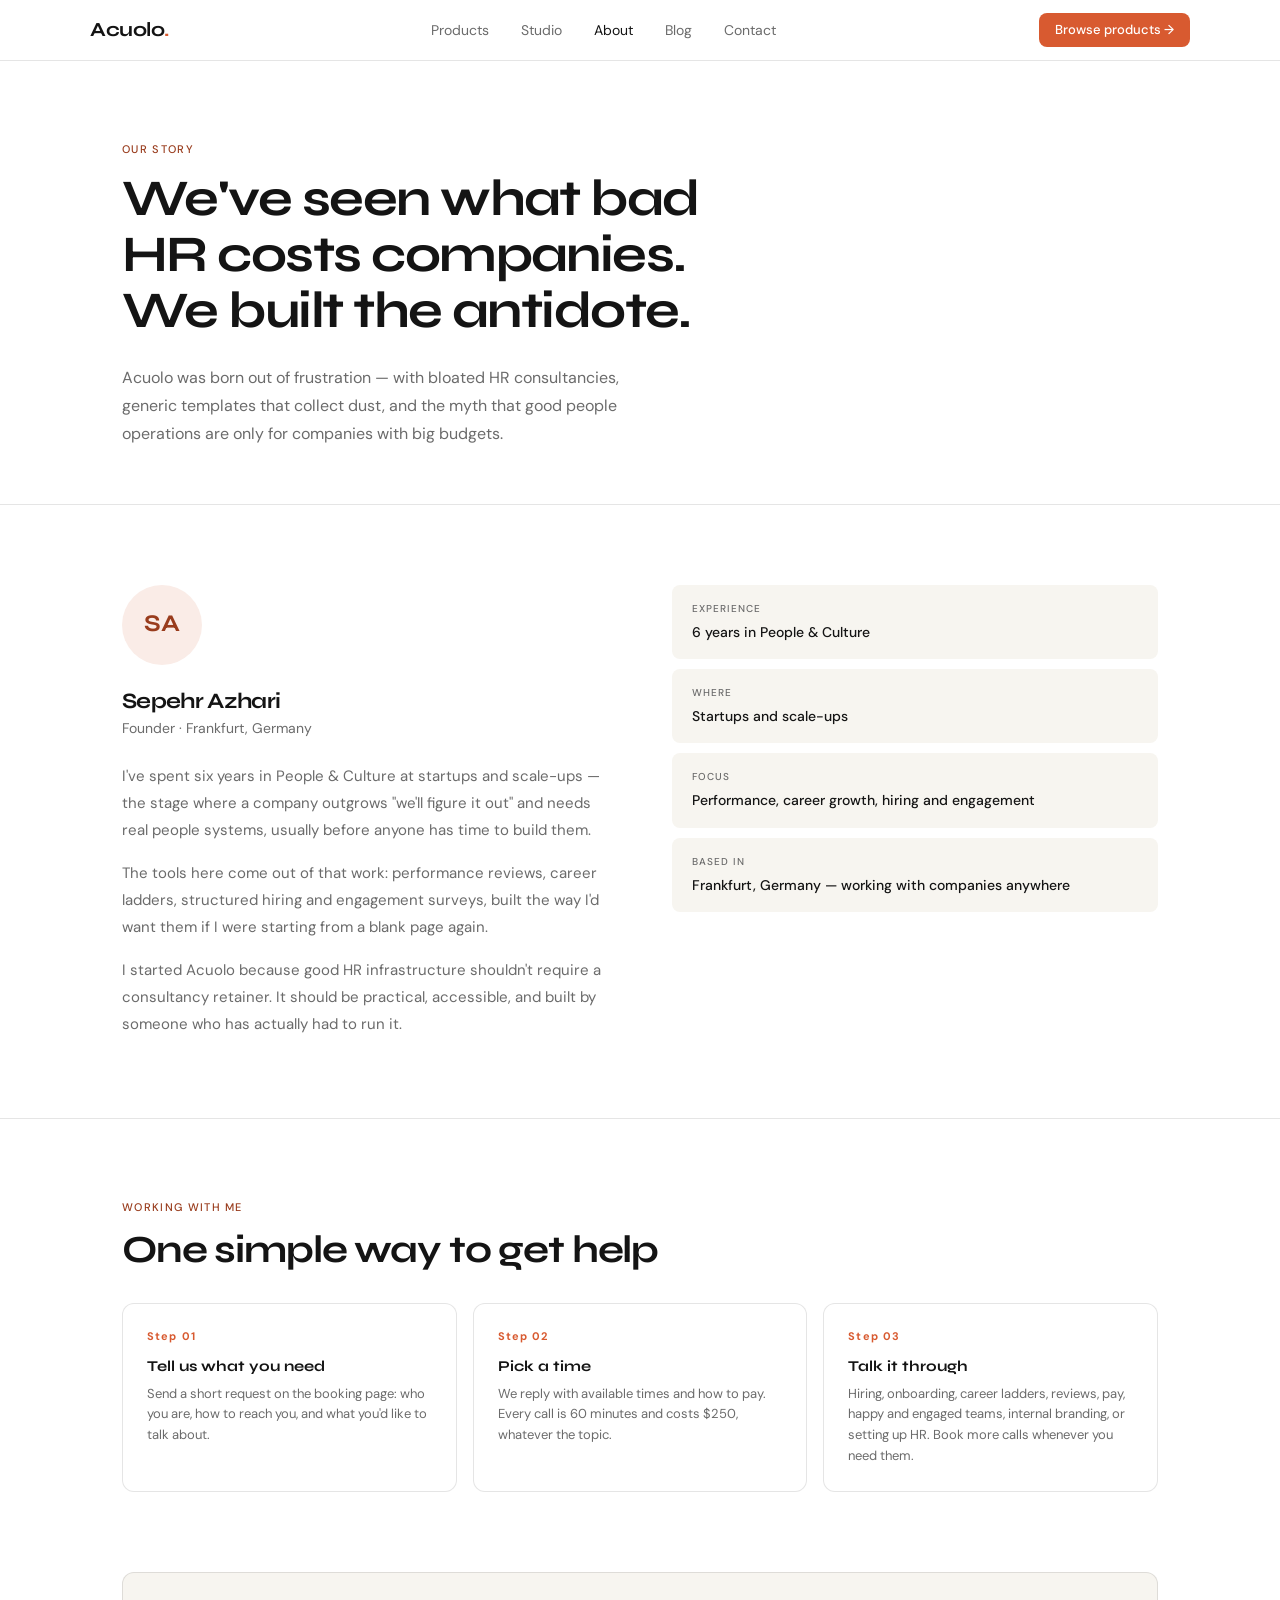
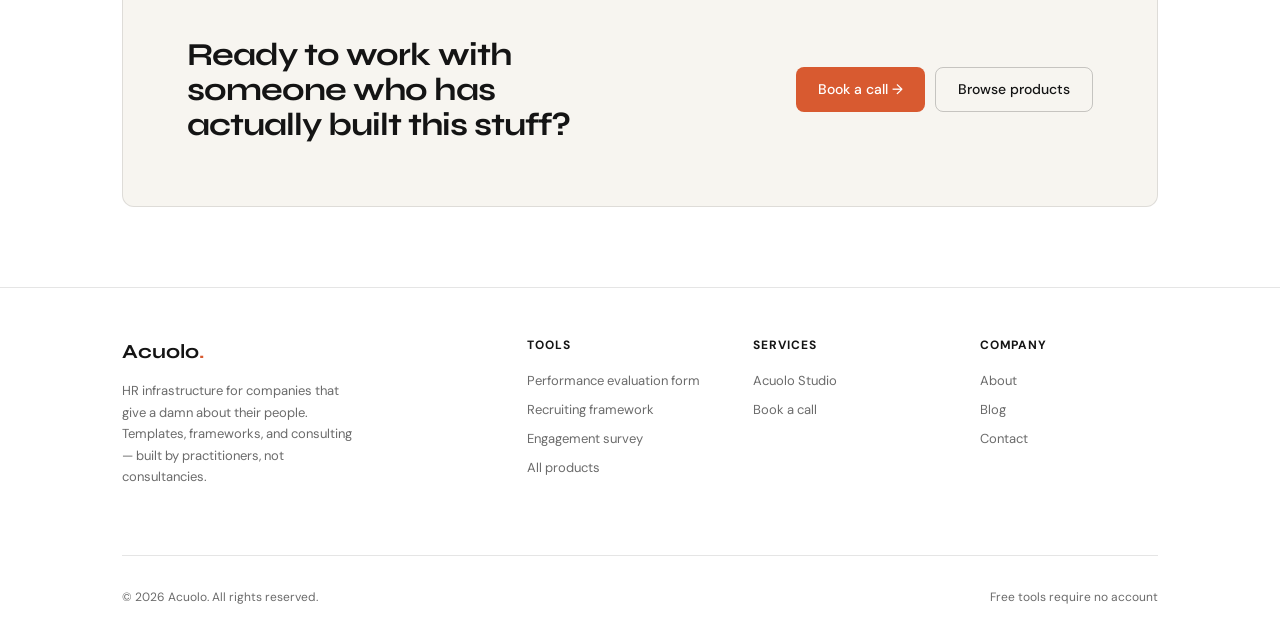
==== commit 59ed26c9: "Remove the career ladder tool from links, listings and the story Completes the previous commit, whic" ====
--- a/about.html
+++ b/about.html
@@ -118,7 +118,6 @@
         <div class="footer-col-title">Tools</div>
         <div class="footer-links">
           <a href="/products/360-feedback">Performance evaluation form</a>
-          <a href="/products/career-ladder">Career ladder framework</a>
           <a href="/products/recruiting">Recruiting framework</a>
           <a href="/products/engagement-survey">Engagement survey</a>
           <a href="/shop">All products</a>
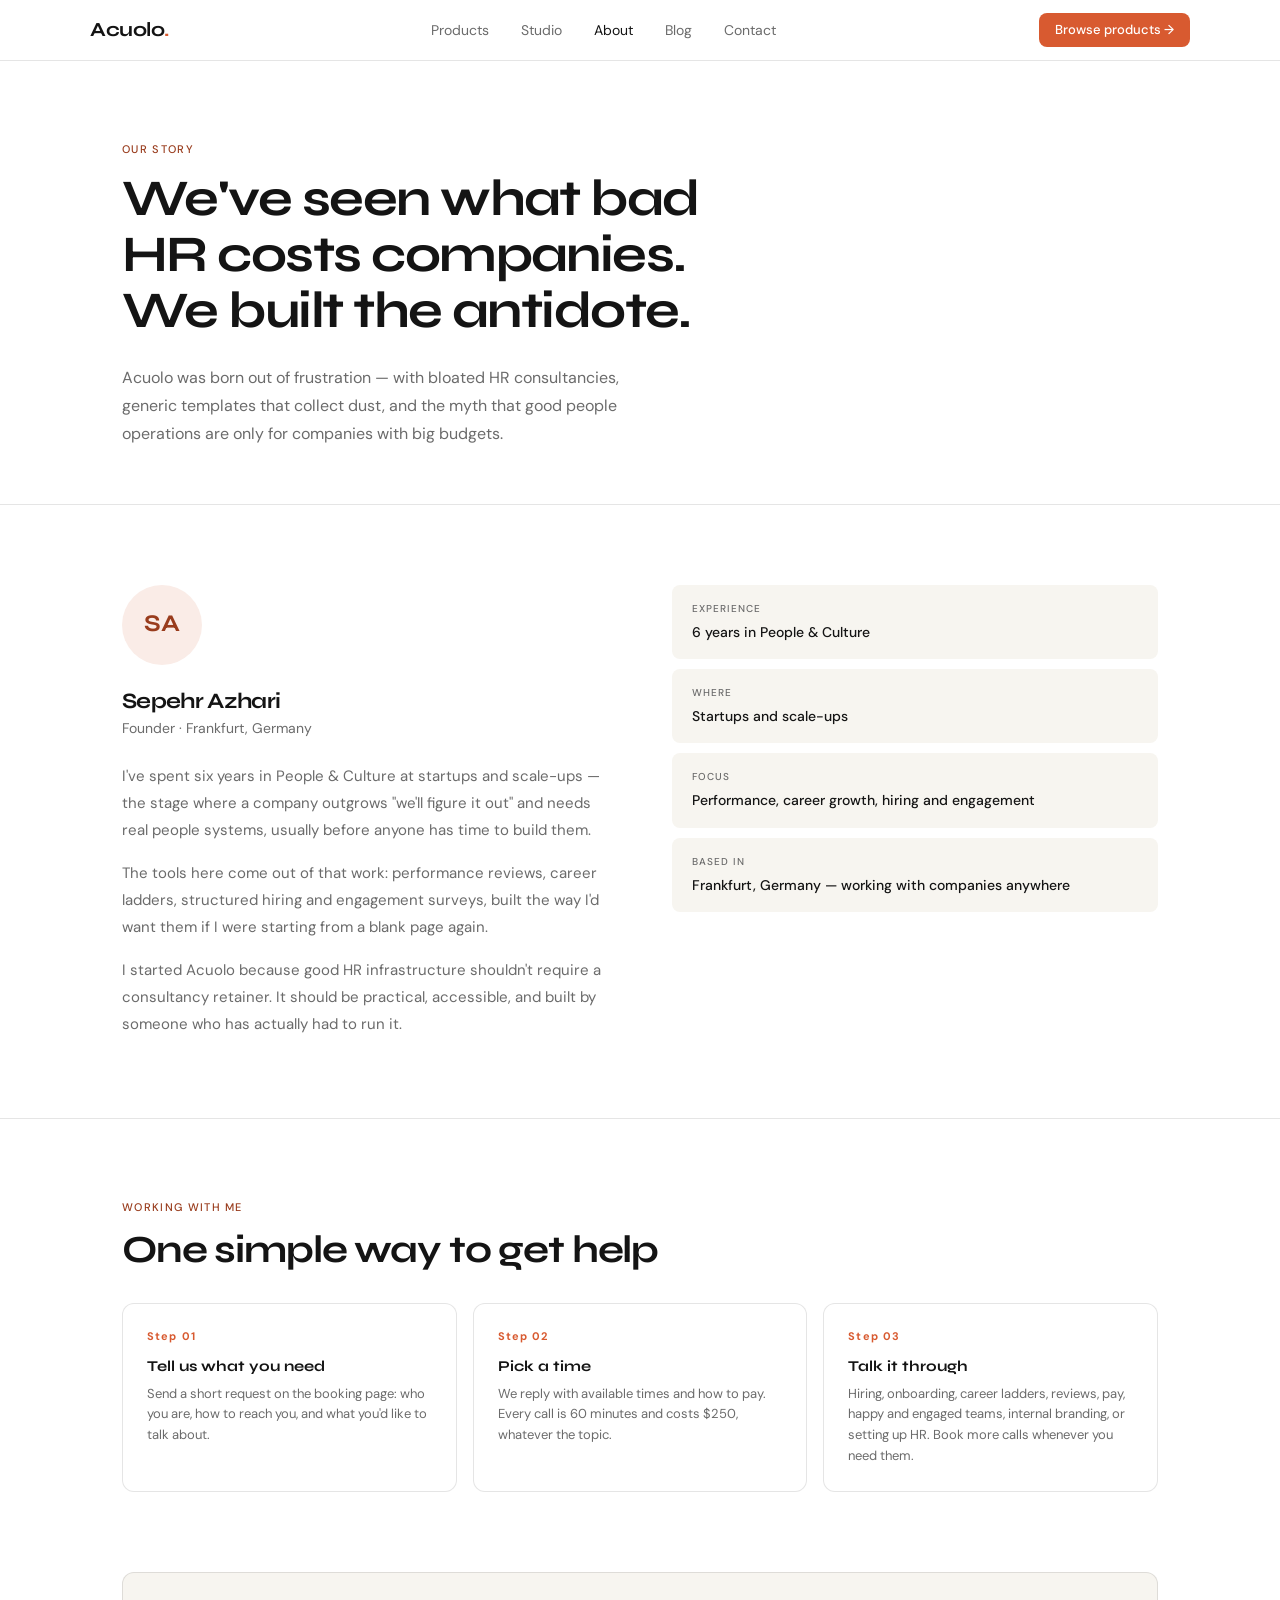
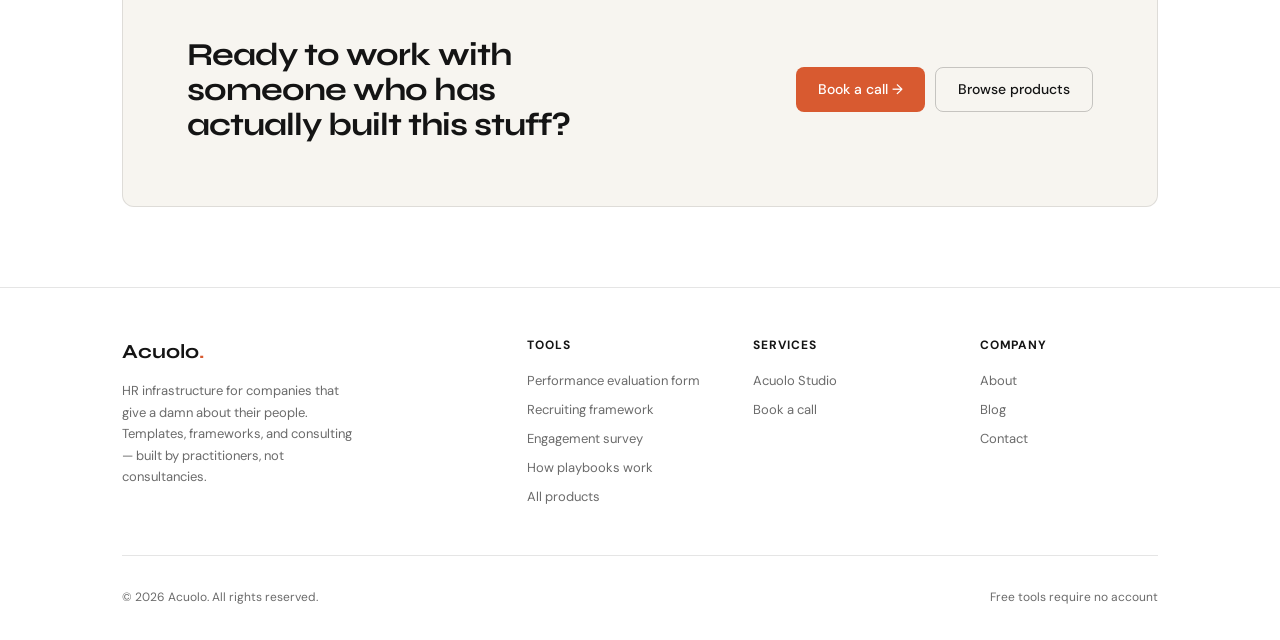
==== commit 0246e906: "Add a guide to running the playbooks in ChatGPT or Claude /how-playbooks-work explains what a playbo" ====
--- a/about.html
+++ b/about.html
@@ -120,6 +120,7 @@
           <a href="/products/360-feedback">Performance evaluation form</a>
           <a href="/products/recruiting">Recruiting framework</a>
           <a href="/products/engagement-survey">Engagement survey</a>
+          <a href="/how-playbooks-work">How playbooks work</a>
           <a href="/shop">All products</a>
         </div>
       </div>
